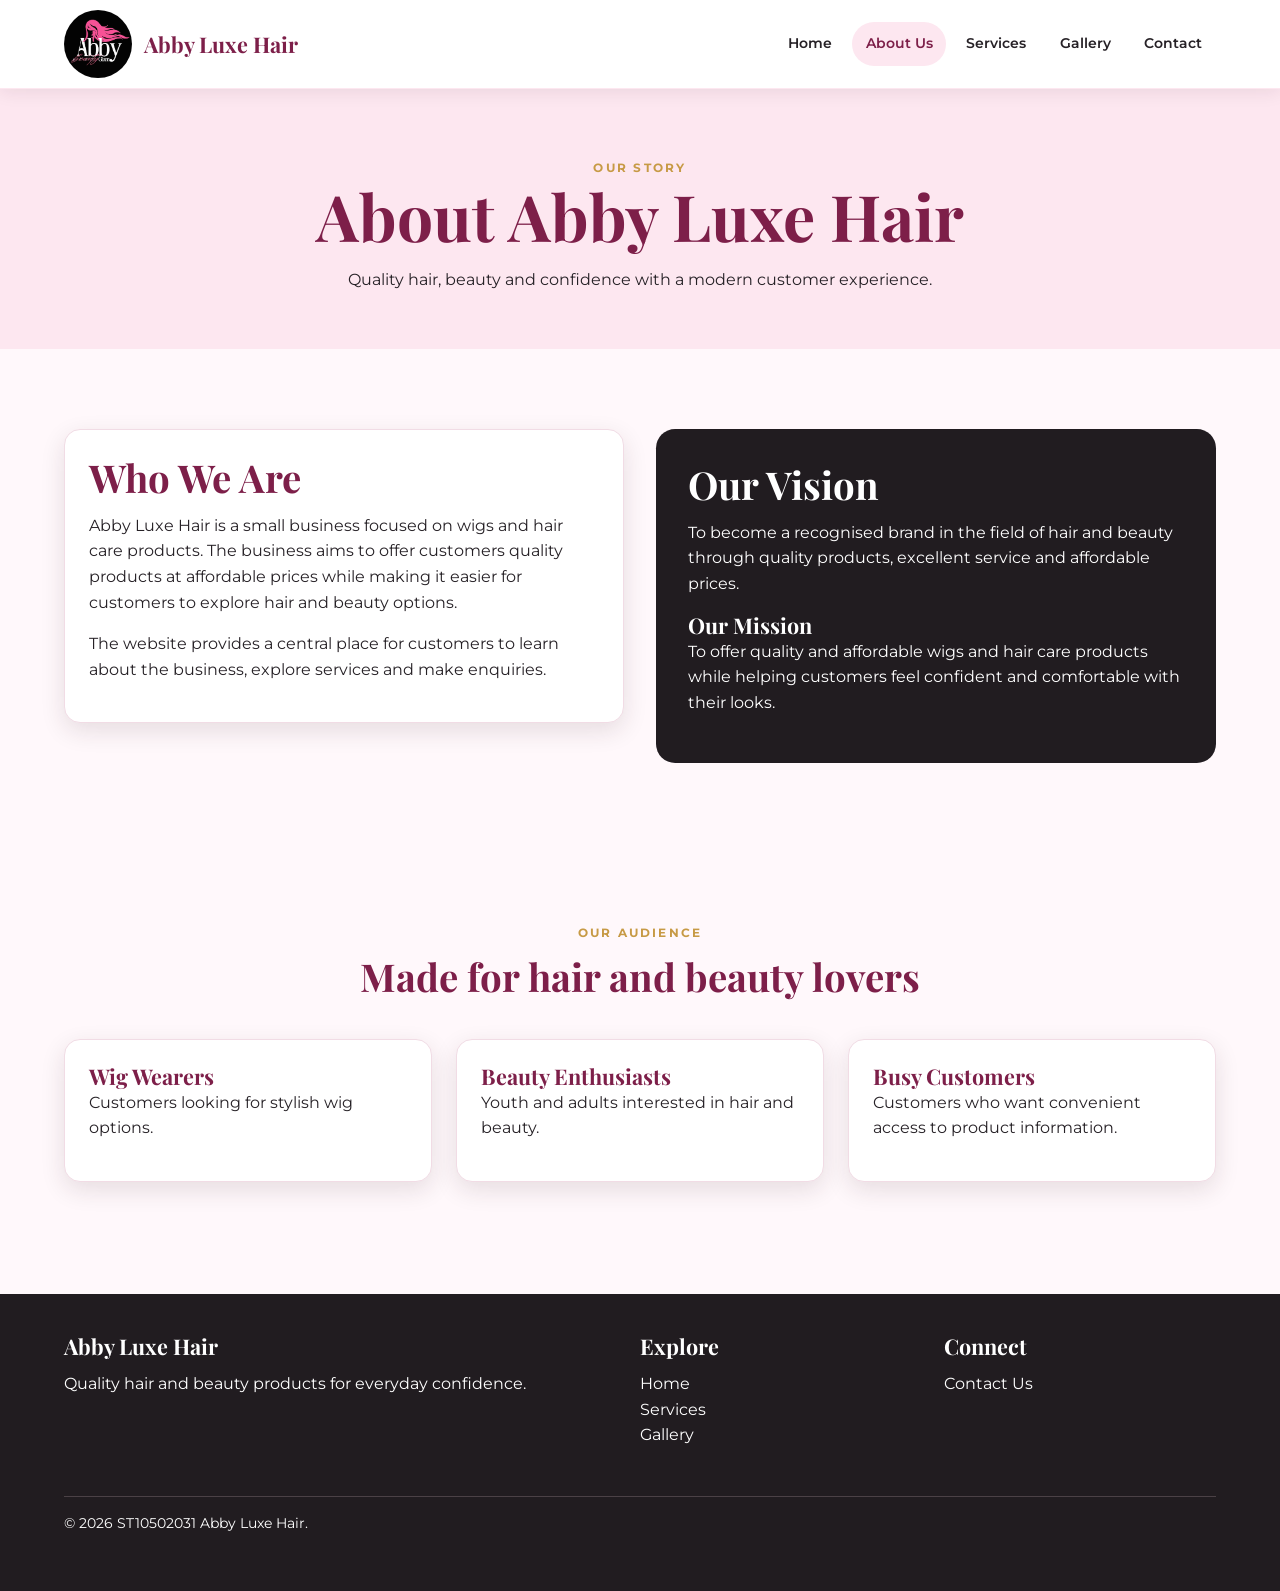
==== about.html @ eab1e3b6 "Add files via upload" ====
<!DOCTYPE html>
<html lang="en">
<head><meta charset="UTF-8"><meta name="viewport" content="width=device-width, initial-scale=1.0"><meta name="description" content="Learn about Abby Luxe Hair."><title>Abby Luxe Hair | About Us</title><link rel="stylesheet" href="css/style.css"></head>
<body>
<header class="site-header"><nav class="navbar container" aria-label="Main navigation"><a class="brand" href="home.html"><img src="images/logo.jpg" alt="Abby Luxe Hair logo"><span>Abby Luxe Hair</span></a><div class="nav-links"><a href="home.html">Home</a><a class="active" href="about.html">About Us</a><a href="services.html">Services</a><a href="gallery.html">Gallery</a><a href="contact.html">Contact</a></div></nav></header>
<main>
<section class="page-banner"><div class="container"><p class="eyebrow">Our Story</p><h1>About Abby Luxe Hair</h1><p>Quality hair, beauty and confidence with a modern customer experience.</p></div></section>
<section class="section"><div class="container info-grid"><article class="card"><h2>Who We Are</h2><p>Abby Luxe Hair is a small business focused on wigs and hair care products. The business aims to offer customers quality products at affordable prices while making it easier for customers to explore hair and beauty options.</p><p>The website provides a central place for customers to learn about the business, explore services and make enquiries.</p></article><aside class="highlight"><h2>Our Vision</h2><p>To become a recognised brand in the field of hair and beauty through quality products, excellent service and affordable prices.</p><h3>Our Mission</h3><p>To offer quality and affordable wigs and hair care products while helping customers feel confident and comfortable with their looks.</p></aside></div></section>
<section class="section"><div class="container"><div class="section-heading"><p class="eyebrow">Our Audience</p><h2>Made for hair and beauty lovers</h2></div><div class="card-grid"><article class="card"><h3>Wig Wearers</h3><p>Customers looking for stylish wig options.</p></article><article class="card"><h3>Beauty Enthusiasts</h3><p>Youth and adults interested in hair and beauty.</p></article><article class="card"><h3>Busy Customers</h3><p>Customers who want convenient access to product information.</p></article></div></div></section>
</main>
<footer class="site-footer"><div class="container"><div class="footer-grid"><div><h3>Abby Luxe Hair</h3><p>Quality hair and beauty products for everyday confidence.</p></div><div><h3>Explore</h3><p><a href="home.html">Home</a><br><a href="services.html">Services</a><br><a href="gallery.html">Gallery</a></p></div><div><h3>Connect</h3><p><a href="contact.html">Contact Us</a></p></div></div><p class="copyright">&copy; 2026 ST10502031 Abby Luxe Hair.</p></div></footer>
</body></html>
---- css/style.css ----
/* Abby Luxe Hair - WEDE5020 Part 2
   External stylesheet with desktop, tablet and mobile responsive styling.
*/

@import url('https://fonts.googleapis.com/css2?family=Montserrat:wght@400;500;600;700&family=Playfair+Display:wght@500;600;700&display=swap');

/* CSS reset / base styles */
* { box-sizing: border-box; margin: 0; padding: 0; }
html { scroll-behavior: smooth; font-size: 100%; }
body {
    font-family: 'Montserrat', Arial, sans-serif;
    font-size: 1rem;
    line-height: 1.6;
    color: #262126;
    background: #fff8fb;
}
img, video { max-width: 100%; height: auto; display: block; }
a { color: inherit; text-decoration: none; }
ul { list-style: none; }
button, input, textarea { font: inherit; }

:root {
    --pink: #b83269;
    --dark-pink: #7d1f49;
    --light-pink: #fde7f0;
    --gold: #c79a45;
    --cream: #fff8f3;
    --black: #211c20;
    --white: #ffffff;
    --shadow: 0 0.5rem 1.5rem rgba(48, 21, 34, 0.12);
    --radius: 1rem;
    --container: 72rem;
}

.container { width: min(92%, var(--container)); margin-inline: auto; }

/* Header / navigation */
.site-header {
    position: sticky;
    top: 0;
    z-index: 1000;
    background: rgba(255, 255, 255, 0.97);
    border-bottom: 0.12rem solid var(--light-pink);
    box-shadow: 0 0.25rem 1rem rgba(48, 21, 34, 0.08);
}
.navbar {
    min-height: 5.5rem;
    display: flex;
    align-items: center;
    justify-content: space-between;
    gap: 2rem;
}
.brand { display: flex; align-items: center; gap: 0.75rem; }
.brand img { width: 4.25rem; height: 4.25rem; object-fit: cover; border-radius: 50%; }
.brand span { font-family: 'Playfair Display', Georgia, serif; font-size: 1.35rem; font-weight: 700; color: var(--dark-pink); }
.nav-links { display: flex; align-items: center; justify-content: flex-end; flex-wrap: wrap; gap: 0.4rem; }
.nav-links a { padding: 0.65rem 0.85rem; border-radius: 2rem; font-weight: 600; font-size: 0.9rem; }
.nav-links a:hover, .nav-links a:focus-visible, .nav-links a.active { background: var(--light-pink); color: var(--dark-pink); outline: none; }

/* Typography */
h1, h2, h3 { font-family: 'Playfair Display', Georgia, serif; color: var(--dark-pink); line-height: 1.2; }
h1 { font-size: clamp(2.25rem, 5vw, 4.2rem); }
h2 { font-size: clamp(1.8rem, 3vw, 2.7rem); margin-bottom: 0.8rem; }
h3 { font-size: 1.35rem; }
p { margin-bottom: 1rem; }
.eyebrow { color: var(--gold); text-transform: uppercase; letter-spacing: 0.18em; font-size: 0.78rem; font-weight: 700; margin-bottom: 0.6rem; }
.section { padding: 5rem 0; }
.section-heading { text-align: center; max-width: 42rem; margin: 0 auto 2.5rem; }

/* Buttons */
.btn {
    display: inline-flex;
    align-items: center;
    justify-content: center;
    min-height: 2.9rem;
    padding: 0.75rem 1.3rem;
    border-radius: 2rem;
    border: 0.1rem solid var(--pink);
    background: var(--pink);
    color: var(--white);
    font-weight: 700;
    transition: transform 0.2s ease, background-color 0.2s ease, box-shadow 0.2s ease;
}
.btn:hover, .btn:focus-visible { background: var(--dark-pink); transform: translateY(-0.12rem); box-shadow: var(--shadow); outline: none; }
.btn-outline { background: transparent; color: var(--dark-pink); }
.btn-outline:hover, .btn-outline:focus-visible { color: var(--white); }

/* Home hero */
.hero { background: linear-gradient(135deg, #fff8fb 0%, #fde7f0 100%); padding: 4.5rem 0; }
.hero-grid { display: grid; grid-template-columns: 1.05fr 0.95fr; align-items: center; gap: 3rem; }
.hero-copy p { max-width: 36rem; font-size: 1.08rem; }
.hero-actions { display: flex; flex-wrap: wrap; gap: 0.8rem; margin-top: 1.4rem; }
.hero-image { overflow: hidden; border-radius: 1.5rem; box-shadow: var(--shadow); border: 0.25rem solid var(--white); }
.hero-image img { width: 100%; aspect-ratio: 4 / 3; object-fit: cover; }

/* Cards / grids */
.card-grid { display: grid; grid-template-columns: repeat(3, 1fr); gap: 1.5rem; }
.card { background: var(--white); border: 0.08rem solid #f1dce5; border-radius: var(--radius); padding: 1.5rem; box-shadow: var(--shadow); }
.card:hover { transform: translateY(-0.2rem); transition: transform 0.2s ease; }
.card-icon { font-size: 2rem; margin-bottom: 0.8rem; }
.info-grid { display: grid; grid-template-columns: repeat(2, 1fr); gap: 2rem; align-items: start; }
.highlight { background: var(--black); color: var(--white); border-radius: 1.2rem; padding: 2rem; }
.highlight h2, .highlight h3 { color: var(--white); }

/* Gallery */
.gallery-grid { display: grid; grid-template-columns: repeat(3, 1fr); gap: 1rem; }
.gallery-item { overflow: hidden; border-radius: 1rem; background: var(--white); box-shadow: var(--shadow); }
.gallery-item img { width: 100%; aspect-ratio: 1 / 1; object-fit: cover; transition: transform 0.3s ease; }
.gallery-item:hover img { transform: scale(1.04); }

/* Forms */
.contact-grid { display: grid; grid-template-columns: 0.8fr 1.2fr; gap: 2rem; }
.contact-list { display: grid; gap: 1rem; }
.contact-list li { background: var(--white); border-left: 0.3rem solid var(--gold); padding: 1rem; border-radius: 0.6rem; box-shadow: var(--shadow); }
.form-card { background: var(--white); padding: 2rem; border-radius: var(--radius); box-shadow: var(--shadow); }
.form-group { margin-bottom: 1rem; }
label { display: block; font-weight: 700; margin-bottom: 0.35rem; }
input, textarea { width: 100%; padding: 0.8rem 0.9rem; border: 0.08rem solid #d9c4cd; border-radius: 0.55rem; background: #fffdfd; }
input:focus, textarea:focus { border-color: var(--pink); outline: 0.15rem solid #f8cfdf; }
textarea { min-height: 8rem; resize: vertical; }

/* Footer */
.site-footer { background: var(--black); color: #fff; padding: 2.5rem 0; margin-top: 2rem; }
.footer-grid { display: grid; grid-template-columns: 2fr 1fr 1fr; gap: 2rem; }
.site-footer h3 { color: #fff; margin-bottom: 0.7rem; }
.site-footer a:hover, .site-footer a:focus-visible { color: #f2c56d; outline: none; }
.copyright { border-top: 0.06rem solid #4b4146; margin-top: 2rem; padding-top: 1rem; font-size: 0.85rem; }

/* Page banner */
.page-banner { background: var(--light-pink); padding: 3.5rem 0; text-align: center; }
.page-banner p { max-width: 40rem; margin: 0.8rem auto 0; }

/* Tablet breakpoint */
@media (max-width: 56rem) {
    .navbar { align-items: flex-start; padding: 0.75rem 0; flex-direction: column; gap: 0.6rem; }
    .nav-links { justify-content: flex-start; width: 100%; }
    .hero-grid, .contact-grid, .info-grid { grid-template-columns: 1fr; }
    .card-grid { grid-template-columns: repeat(2, 1fr); }
    .gallery-grid { grid-template-columns: repeat(2, 1fr); }
    .footer-grid { grid-template-columns: 1fr 1fr; }
}

/* Mobile breakpoint */
@media (max-width: 38rem) {
    html { font-size: 93.75%; }
    .container { width: min(94%, var(--container)); }
    .section { padding: 3.5rem 0; }
    .brand span { font-size: 1.15rem; }
    .brand img { width: 3.5rem; height: 3.5rem; }
    .nav-links { gap: 0.2rem; }
    .nav-links a { font-size: 0.82rem; padding: 0.5rem 0.6rem; }
    .hero { padding: 3rem 0; }
    .hero-actions { flex-direction: column; align-items: stretch; }
    .btn { width: 100%; }
    .card-grid, .gallery-grid, .footer-grid { grid-template-columns: 1fr; }
    .form-card { padding: 1.25rem; }
}
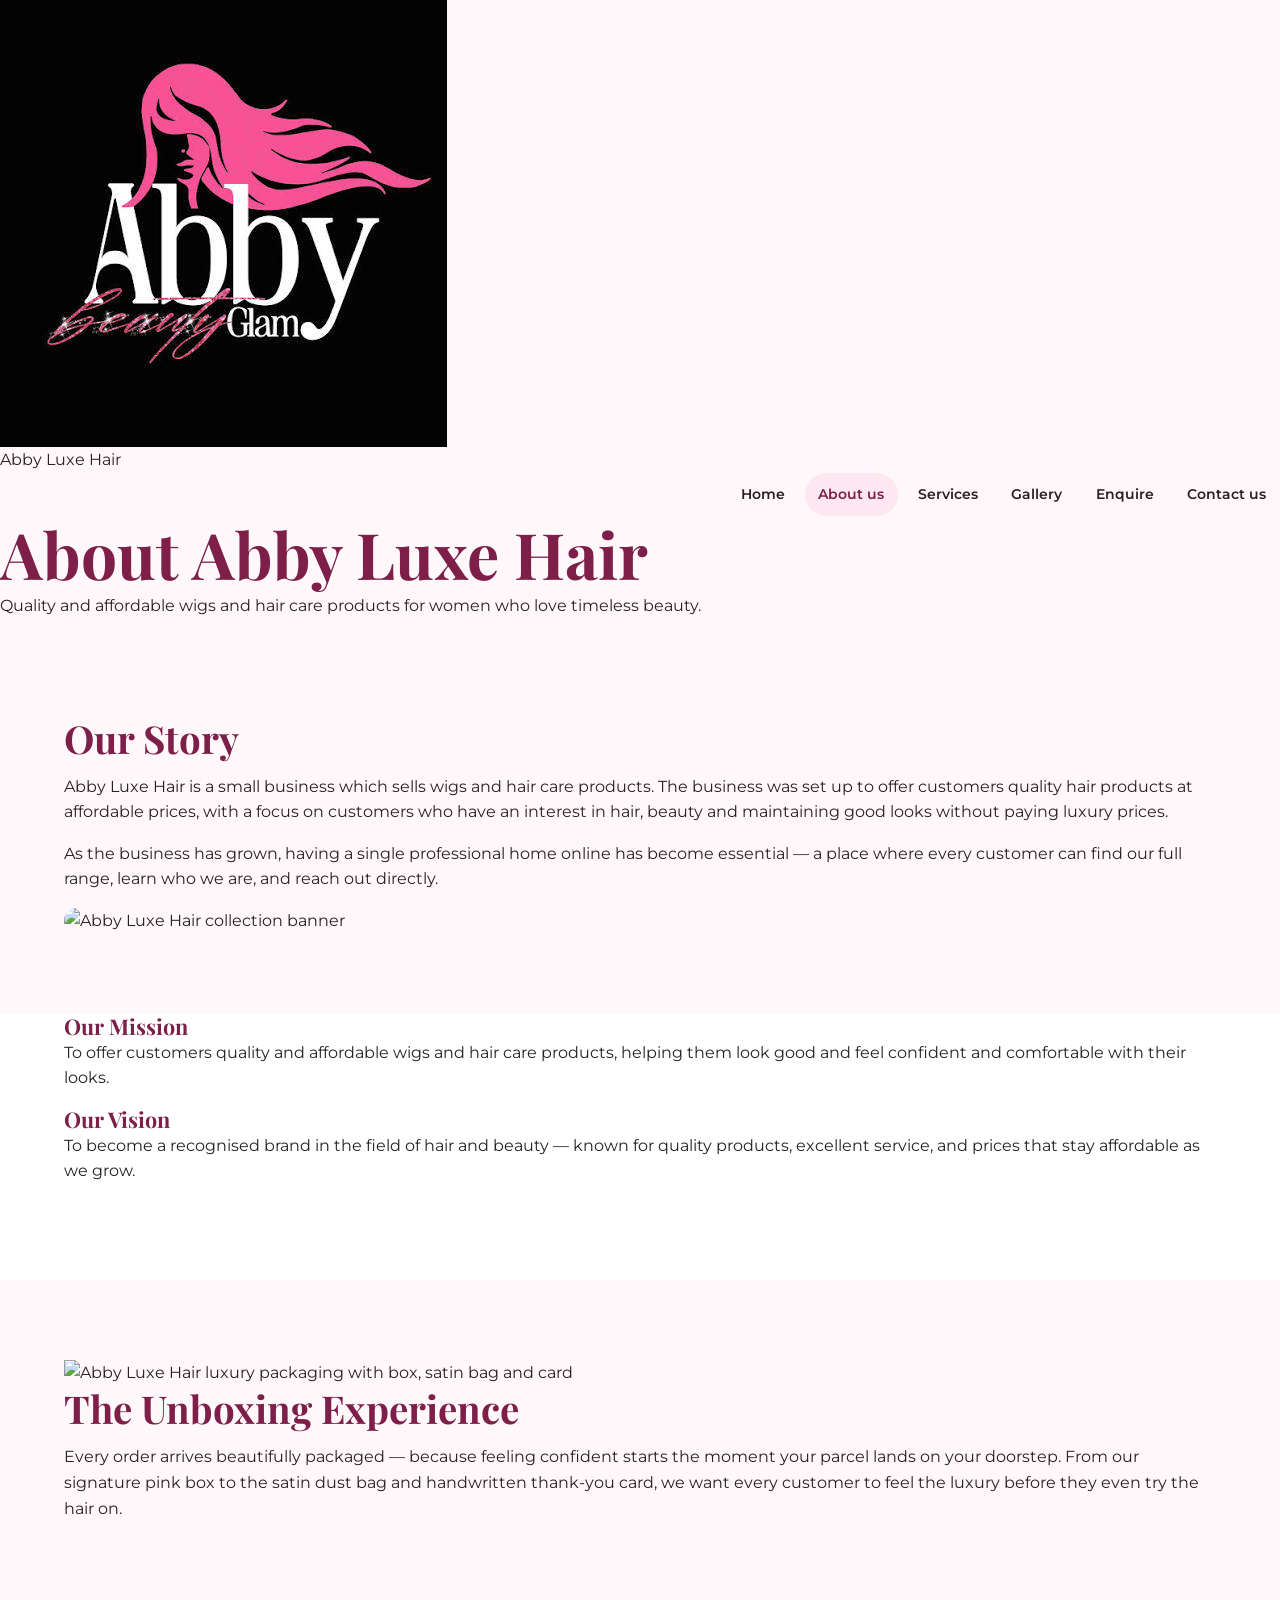
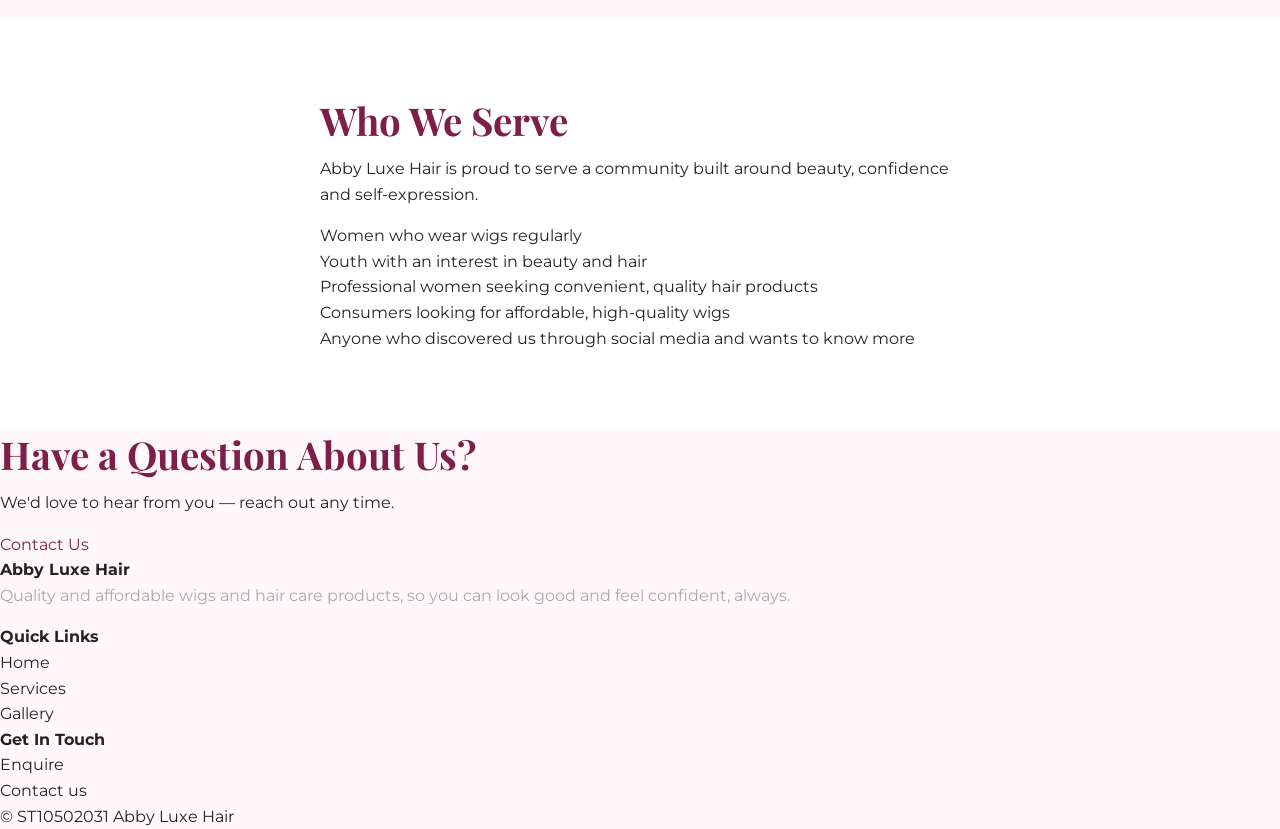
==== commit 3c64091f: "Add files via upload" ====
--- a/about.html
+++ b/about.html
@@ -1,12 +1,122 @@
 <!DOCTYPE html>
 <html lang="en">
-<head><meta charset="UTF-8"><meta name="viewport" content="width=device-width, initial-scale=1.0"><meta name="description" content="Learn about Abby Luxe Hair."><title>Abby Luxe Hair | About Us</title><link rel="stylesheet" href="css/style.css"></head>
+<head>
+    <meta charset="UTF-8">
+    <meta name="viewport" content="width=device-width, initial-scale=1.0">
+    <title>About Us | Abby Luxe Hair</title>
+    <link rel="preconnect" href="https://fonts.googleapis.com">
+    <link href="https://fonts.googleapis.com/css2?family=Playfair+Display:wght@600;700&family=Poppins:wght@400;500;600;700&display=swap" rel="stylesheet">
+    <link rel="stylesheet" href="css/style.css">
+</head>
 <body>
-<header class="site-header"><nav class="navbar container" aria-label="Main navigation"><a class="brand" href="home.html"><img src="images/logo.jpg" alt="Abby Luxe Hair logo"><span>Abby Luxe Hair</span></a><div class="nav-links"><a href="home.html">Home</a><a class="active" href="about.html">About Us</a><a href="services.html">Services</a><a href="gallery.html">Gallery</a><a href="contact.html">Contact</a></div></nav></header>
-<main>
-<section class="page-banner"><div class="container"><p class="eyebrow">Our Story</p><h1>About Abby Luxe Hair</h1><p>Quality hair, beauty and confidence with a modern customer experience.</p></div></section>
-<section class="section"><div class="container info-grid"><article class="card"><h2>Who We Are</h2><p>Abby Luxe Hair is a small business focused on wigs and hair care products. The business aims to offer customers quality products at affordable prices while making it easier for customers to explore hair and beauty options.</p><p>The website provides a central place for customers to learn about the business, explore services and make enquiries.</p></article><aside class="highlight"><h2>Our Vision</h2><p>To become a recognised brand in the field of hair and beauty through quality products, excellent service and affordable prices.</p><h3>Our Mission</h3><p>To offer quality and affordable wigs and hair care products while helping customers feel confident and comfortable with their looks.</p></aside></div></section>
-<section class="section"><div class="container"><div class="section-heading"><p class="eyebrow">Our Audience</p><h2>Made for hair and beauty lovers</h2></div><div class="card-grid"><article class="card"><h3>Wig Wearers</h3><p>Customers looking for stylish wig options.</p></article><article class="card"><h3>Beauty Enthusiasts</h3><p>Youth and adults interested in hair and beauty.</p></article><article class="card"><h3>Busy Customers</h3><p>Customers who want convenient access to product information.</p></article></div></div></section>
-</main>
-<footer class="site-footer"><div class="container"><div class="footer-grid"><div><h3>Abby Luxe Hair</h3><p>Quality hair and beauty products for everyday confidence.</p></div><div><h3>Explore</h3><p><a href="home.html">Home</a><br><a href="services.html">Services</a><br><a href="gallery.html">Gallery</a></p></div><div><h3>Connect</h3><p><a href="contact.html">Contact Us</a></p></div></div><p class="copyright">&copy; 2026 ST10502031 Abby Luxe Hair.</p></div></footer>
-</body></html>
+    <header>
+        <nav>
+            <div class="nav-brand">
+                <img src="images/logo.jpg" alt="Abby Luxe Hair logo">
+                <span>Abby Luxe Hair</span>
+            </div>
+            <div class="nav-links">
+                <a href="home.html">Home</a>
+                <a href="about.html" class="active">About us</a>
+                <a href="services.html">Services</a>
+                <a href="gallery.html">Gallery</a>
+                <a href="enquiry.html">Enquire</a>
+                <a href="contact.html">Contact us</a>
+            </div>
+        </nav>
+    </header>
+
+    <section class="page-hero">
+        <h1>About Abby Luxe Hair</h1>
+        <p>Quality and affordable wigs and hair care products for women who love timeless beauty.</p>
+    </section>
+
+    <main>
+        <!-- HISTORY -->
+        <section class="section container">
+            <div class="grid-2">
+                <div>
+                    <h2>Our Story</h2>
+                    <p>Abby Luxe Hair is a small business which sells wigs and hair care products. The business was set up to offer customers quality hair products at affordable prices, with a focus on customers who have an interest in hair, beauty and maintaining good looks without paying luxury prices.</p>
+                    <p>As the business has grown, having a single professional home online has become essential — a place where every customer can find our full range, learn who we are, and reach out directly.</p>
+                </div>
+                <div>
+                    <img src="images/hero-banner.jpg" alt="Abby Luxe Hair collection banner" style="border-radius: var(--radius); box-shadow: var(--shadow-md);">
+                </div>
+            </div>
+        </section>
+
+        <!-- MISSION / VISION -->
+        <section class="section" style="background-color: var(--white); padding-top: 0;">
+            <div class="container">
+                <div class="mission-vision">
+                    <div>
+                        <h3>Our Mission</h3>
+                        <p>To offer customers quality and affordable wigs and hair care products, helping them look good and feel confident and comfortable with their looks.</p>
+                    </div>
+                    <div>
+                        <h3>Our Vision</h3>
+                        <p>To become a recognised brand in the field of hair and beauty — known for quality products, excellent service, and prices that stay affordable as we grow.</p>
+                    </div>
+                </div>
+            </div>
+        </section>
+
+        <!-- PACKAGING / EXPERIENCE -->
+        <section class="section">
+            <div class="container about-packaging">
+                <img src="images/packaging.jpg" alt="Abby Luxe Hair luxury packaging with box, satin bag and card" class="about-packaging-image" loading="lazy">
+                <div>
+                    <h2>The Unboxing Experience</h2>
+                    <p>Every order arrives beautifully packaged — because feeling confident starts the moment your parcel lands on your doorstep. From our signature pink box to the satin dust bag and handwritten thank-you card, we want every customer to feel the luxury before they even try the hair on.</p>
+                </div>
+            </div>
+        </section>
+
+        <!-- TARGET AUDIENCE -->
+        <section class="section" style="background-color: var(--white);">
+            <div class="container" style="max-width: 640px;">
+                <div class="section-title">
+                    <h2>Who We Serve</h2>
+                    <p>Abby Luxe Hair is proud to serve a community built around beauty, confidence and self-expression.</p>
+                </div>
+                <ul class="audience-list">
+                    <li>Women who wear wigs regularly</li>
+                    <li>Youth with an interest in beauty and hair</li>
+                    <li>Professional women seeking convenient, quality hair products</li>
+                    <li>Consumers looking for affordable, high-quality wigs</li>
+                    <li>Anyone who discovered us through social media and wants to know more</li>
+                </ul>
+            </div>
+        </section>
+
+        <!-- CTA -->
+        <section class="cta-band">
+            <h2>Have a Question About Us?</h2>
+            <p>We'd love to hear from you — reach out any time.</p>
+            <a href="contact.html" class="btn-outline">Contact Us</a>
+        </section>
+    </main>
+
+    <footer>
+        <div class="footer-content">
+            <div>
+                <h4>Abby Luxe Hair</h4>
+                <p style="color:#aaa; font-size: var(--fs-sm);">Quality and affordable wigs and hair care products, so you can look good and feel confident, always.</p>
+            </div>
+            <div>
+                <h4>Quick Links</h4>
+                <a href="home.html">Home</a><br>
+                <a href="services.html">Services</a><br>
+                <a href="gallery.html">Gallery</a>
+            </div>
+            <div>
+                <h4>Get In Touch</h4>
+                <a href="enquiry.html">Enquire</a><br>
+                <a href="contact.html">Contact us</a>
+            </div>
+        </div>
+        <div class="footer-bottom">&copy; ST10502031 Abby Luxe Hair</div>
+    </footer>
+</body>
+</html>
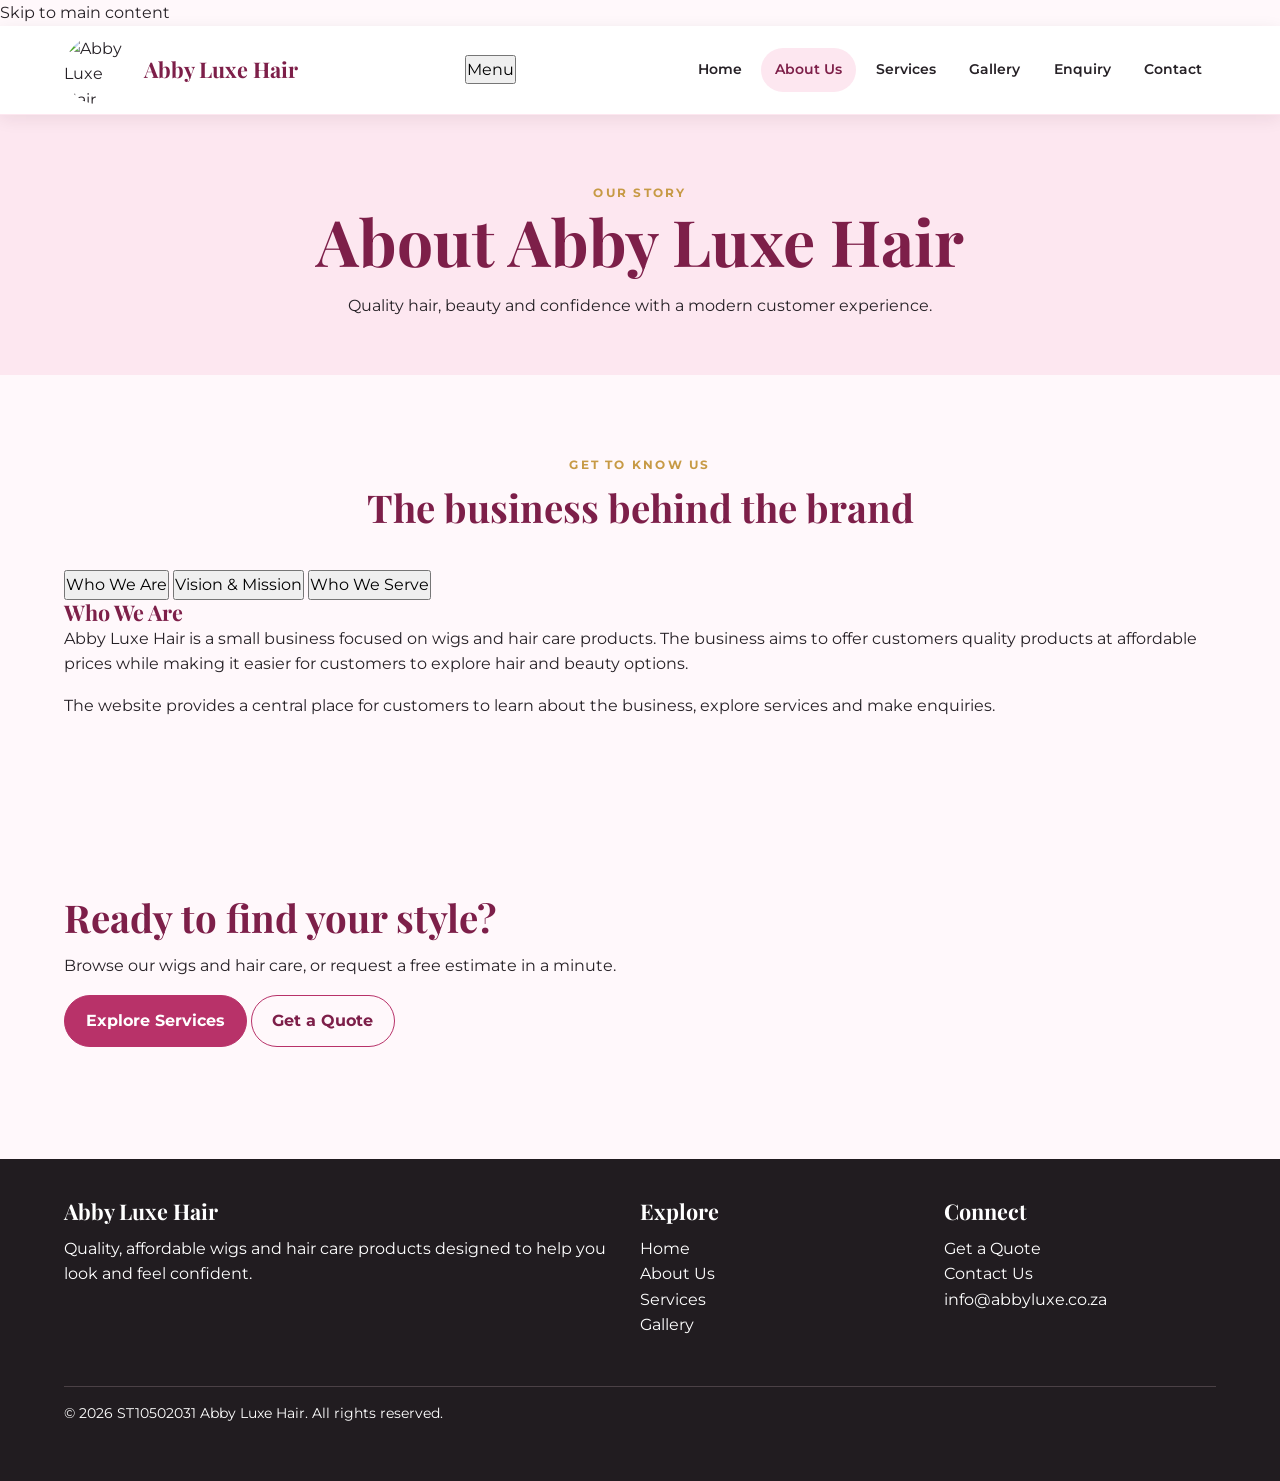
==== commit 8b6ba322: "Add files via upload" ====
--- a/about.html
+++ b/about.html
@@ -1,122 +1,74 @@
 <!DOCTYPE html>
 <html lang="en">
 <head>
-    <meta charset="UTF-8">
-    <meta name="viewport" content="width=device-width, initial-scale=1.0">
-    <title>About Us | Abby Luxe Hair</title>
-    <link rel="preconnect" href="https://fonts.googleapis.com">
-    <link href="https://fonts.googleapis.com/css2?family=Playfair+Display:wght@600;700&family=Poppins:wght@400;500;600;700&display=swap" rel="stylesheet">
-    <link rel="stylesheet" href="css/style.css">
+<meta charset="UTF-8">
+<meta name="viewport" content="width=device-width, initial-scale=1.0">
+<title>About Abby Luxe Hair | Affordable Luxury Wigs &amp; Hair Care</title>
+<meta name="description" content="Learn about Abby Luxe Hair, a small business offering quality, affordable wigs and hair care. Meet our vision, mission and the customers we serve.">
+<meta name="keywords" content="about Abby Luxe Hair, wig business, affordable wigs, hair and beauty brand, our mission, our vision">
+<meta name="author" content="Abby Luxe Hair">
+<meta name="robots" content="index, follow">
+<meta name="theme-color" content="#b83269">
+<meta property="og:type" content="website">
+<meta property="og:site_name" content="Abby Luxe Hair">
+<meta property="og:title" content="About Abby Luxe Hair | Affordable Luxury Wigs &amp; Hair Care">
+<meta property="og:description" content="Learn about Abby Luxe Hair, a small business offering quality, affordable wigs and hair care. Meet our vision, mission and the customers we serve.">
+<meta property="og:locale" content="en_ZA">
+<meta name="twitter:card" content="summary">
+<link rel="icon" href="images/abby-luxe-hair-logo.jpg" type="image/jpeg">
+<link rel="preconnect" href="https://fonts.googleapis.com">
+<link rel="preconnect" href="https://fonts.gstatic.com" crossorigin>
+<link rel="stylesheet" href="https://fonts.googleapis.com/css2?family=Montserrat:wght@400;500;600;700&amp;family=Playfair+Display:wght@500;600;700&amp;display=swap">
+<link rel="stylesheet" href="css/style.css">
 </head>
 <body>
-    <header>
-        <nav>
-            <div class="nav-brand">
-                <img src="images/logo.jpg" alt="Abby Luxe Hair logo">
-                <span>Abby Luxe Hair</span>
-            </div>
-            <div class="nav-links">
-                <a href="home.html">Home</a>
-                <a href="about.html" class="active">About us</a>
-                <a href="services.html">Services</a>
-                <a href="gallery.html">Gallery</a>
-                <a href="enquiry.html">Enquire</a>
-                <a href="contact.html">Contact us</a>
-            </div>
-        </nav>
-    </header>
-
-    <section class="page-hero">
-        <h1>About Abby Luxe Hair</h1>
-        <p>Quality and affordable wigs and hair care products for women who love timeless beauty.</p>
-    </section>
-
-    <main>
-        <!-- HISTORY -->
-        <section class="section container">
-            <div class="grid-2">
-                <div>
-                    <h2>Our Story</h2>
-                    <p>Abby Luxe Hair is a small business which sells wigs and hair care products. The business was set up to offer customers quality hair products at affordable prices, with a focus on customers who have an interest in hair, beauty and maintaining good looks without paying luxury prices.</p>
-                    <p>As the business has grown, having a single professional home online has become essential — a place where every customer can find our full range, learn who we are, and reach out directly.</p>
-                </div>
-                <div>
-                    <img src="images/hero-banner.jpg" alt="Abby Luxe Hair collection banner" style="border-radius: var(--radius); box-shadow: var(--shadow-md);">
-                </div>
-            </div>
-        </section>
-
-        <!-- MISSION / VISION -->
-        <section class="section" style="background-color: var(--white); padding-top: 0;">
-            <div class="container">
-                <div class="mission-vision">
-                    <div>
-                        <h3>Our Mission</h3>
-                        <p>To offer customers quality and affordable wigs and hair care products, helping them look good and feel confident and comfortable with their looks.</p>
-                    </div>
-                    <div>
-                        <h3>Our Vision</h3>
-                        <p>To become a recognised brand in the field of hair and beauty — known for quality products, excellent service, and prices that stay affordable as we grow.</p>
-                    </div>
-                </div>
-            </div>
-        </section>
-
-        <!-- PACKAGING / EXPERIENCE -->
-        <section class="section">
-            <div class="container about-packaging">
-                <img src="images/packaging.jpg" alt="Abby Luxe Hair luxury packaging with box, satin bag and card" class="about-packaging-image" loading="lazy">
-                <div>
-                    <h2>The Unboxing Experience</h2>
-                    <p>Every order arrives beautifully packaged — because feeling confident starts the moment your parcel lands on your doorstep. From our signature pink box to the satin dust bag and handwritten thank-you card, we want every customer to feel the luxury before they even try the hair on.</p>
-                </div>
-            </div>
-        </section>
-
-        <!-- TARGET AUDIENCE -->
-        <section class="section" style="background-color: var(--white);">
-            <div class="container" style="max-width: 640px;">
-                <div class="section-title">
-                    <h2>Who We Serve</h2>
-                    <p>Abby Luxe Hair is proud to serve a community built around beauty, confidence and self-expression.</p>
-                </div>
-                <ul class="audience-list">
-                    <li>Women who wear wigs regularly</li>
-                    <li>Youth with an interest in beauty and hair</li>
-                    <li>Professional women seeking convenient, quality hair products</li>
-                    <li>Consumers looking for affordable, high-quality wigs</li>
-                    <li>Anyone who discovered us through social media and wants to know more</li>
-                </ul>
-            </div>
-        </section>
-
-        <!-- CTA -->
-        <section class="cta-band">
-            <h2>Have a Question About Us?</h2>
-            <p>We'd love to hear from you — reach out any time.</p>
-            <a href="contact.html" class="btn-outline">Contact Us</a>
-        </section>
-    </main>
-
-    <footer>
-        <div class="footer-content">
-            <div>
-                <h4>Abby Luxe Hair</h4>
-                <p style="color:#aaa; font-size: var(--fs-sm);">Quality and affordable wigs and hair care products, so you can look good and feel confident, always.</p>
-            </div>
-            <div>
-                <h4>Quick Links</h4>
-                <a href="home.html">Home</a><br>
-                <a href="services.html">Services</a><br>
-                <a href="gallery.html">Gallery</a>
-            </div>
-            <div>
-                <h4>Get In Touch</h4>
-                <a href="enquiry.html">Enquire</a><br>
-                <a href="contact.html">Contact us</a>
-            </div>
-        </div>
-        <div class="footer-bottom">&copy; ST10502031 Abby Luxe Hair</div>
-    </footer>
+<a class="skip-link" href="#main">Skip to main content</a>
+<header class="site-header">
+<nav class="navbar container" aria-label="Main navigation">
+<a class="brand" href="home.html"><img src="images/abby-luxe-hair-logo.jpg" alt="Abby Luxe Hair logo: pink flowing hair above the word Abby" width="68" height="68"><span>Abby Luxe Hair</span></a>
+<button class="nav-toggle" type="button" aria-expanded="false" aria-controls="nav-links"><span class="nav-toggle-bars" aria-hidden="true"></span><span>Menu</span></button>
+<div class="nav-links" id="nav-links"><a href="home.html">Home</a><a class="active" aria-current="page" href="about.html">About Us</a><a href="services.html">Services</a><a href="gallery.html">Gallery</a><a href="enquiry.html">Enquiry</a><a href="contact.html">Contact</a></div>
+</nav>
+</header>
+<main id="main" tabindex="-1">
+<section class="page-banner"><div class="container"><p class="eyebrow">Our Story</p><h1>About Abby Luxe Hair</h1><p>Quality hair, beauty and confidence with a modern customer experience.</p></div></section>
+<section class="section">
+<div class="container reveal">
+<div class="section-heading"><p class="eyebrow">Get To Know Us</p><h2>The business behind the brand</h2></div>
+<div class="tabs" data-tabs>
+<div class="tab-list" role="tablist" aria-label="About Abby Luxe Hair">
+<button class="tab-btn" role="tab" id="tab-who" aria-controls="panel-who" aria-selected="true">Who We Are</button>
+<button class="tab-btn" role="tab" id="tab-vision" aria-controls="panel-vision" aria-selected="false" tabindex="-1">Vision &amp; Mission</button>
+<button class="tab-btn" role="tab" id="tab-audience" aria-controls="panel-audience" aria-selected="false" tabindex="-1">Who We Serve</button>
+</div>
+<div class="tab-panel" role="tabpanel" id="panel-who" aria-labelledby="tab-who" tabindex="0">
+<h3>Who We Are</h3>
+<p>Abby Luxe Hair is a small business focused on wigs and hair care products. The business aims to offer customers quality products at affordable prices while making it easier for customers to explore hair and beauty options.</p>
+<p>The website provides a central place for customers to learn about the business, explore services and make enquiries.</p>
+</div>
+<div class="tab-panel" role="tabpanel" id="panel-vision" aria-labelledby="tab-vision" tabindex="0" hidden>
+<div class="highlight"><h3>Our Vision</h3><p>To become a recognised brand in the field of hair and beauty through quality products, excellent service and affordable prices.</p><h3>Our Mission</h3><p>To offer quality and affordable wigs and hair care products while helping customers feel confident and comfortable with their looks.</p></div>
+</div>
+<div class="tab-panel" role="tabpanel" id="panel-audience" aria-labelledby="tab-audience" tabindex="0" hidden>
+<h3>Made for hair and beauty lovers</h3>
+<div class="card-grid">
+<article class="card"><h4>Wig Wearers</h4><p>Customers looking for stylish wig options.</p></article>
+<article class="card"><h4>Beauty Enthusiasts</h4><p>Youth and adults interested in hair and beauty.</p></article>
+<article class="card"><h4>Busy Customers</h4><p>Customers who want convenient access to product information.</p></article>
+</div>
+</div>
+</div>
+</div>
+</section>
+<section class="section">
+<div class="container reveal"><div class="cta-band"><h2>Ready to find your style?</h2><p>Browse our wigs and hair care, or request a free estimate in a minute.</p><a class="btn" href="services.html">Explore Services</a> <a class="btn btn-outline btn-ghost" href="enquiry.html">Get a Quote</a></div></div>
+</section>
+</main>
+<footer class="site-footer"><div class="container"><div class="footer-grid">
+<div><h3>Abby Luxe Hair</h3><p>Quality, affordable wigs and hair care products designed to help you look and feel confident.</p></div>
+<div><h3>Explore</h3><p><a href="home.html">Home</a><br><a href="about.html">About Us</a><br><a href="services.html">Services</a><br><a href="gallery.html">Gallery</a></p></div>
+<div><h3>Connect</h3><p><a href="enquiry.html">Get a Quote</a><br><a href="contact.html">Contact Us</a><br><a href="mailto:info@abbyluxe.co.za">info@abbyluxe.co.za</a></p></div>
+</div><p class="copyright">&copy; 2026 ST10502031 Abby Luxe Hair. All rights reserved.</p></div></footer>
+<script src="js/main.js" defer></script>
 </body>
 </html>
